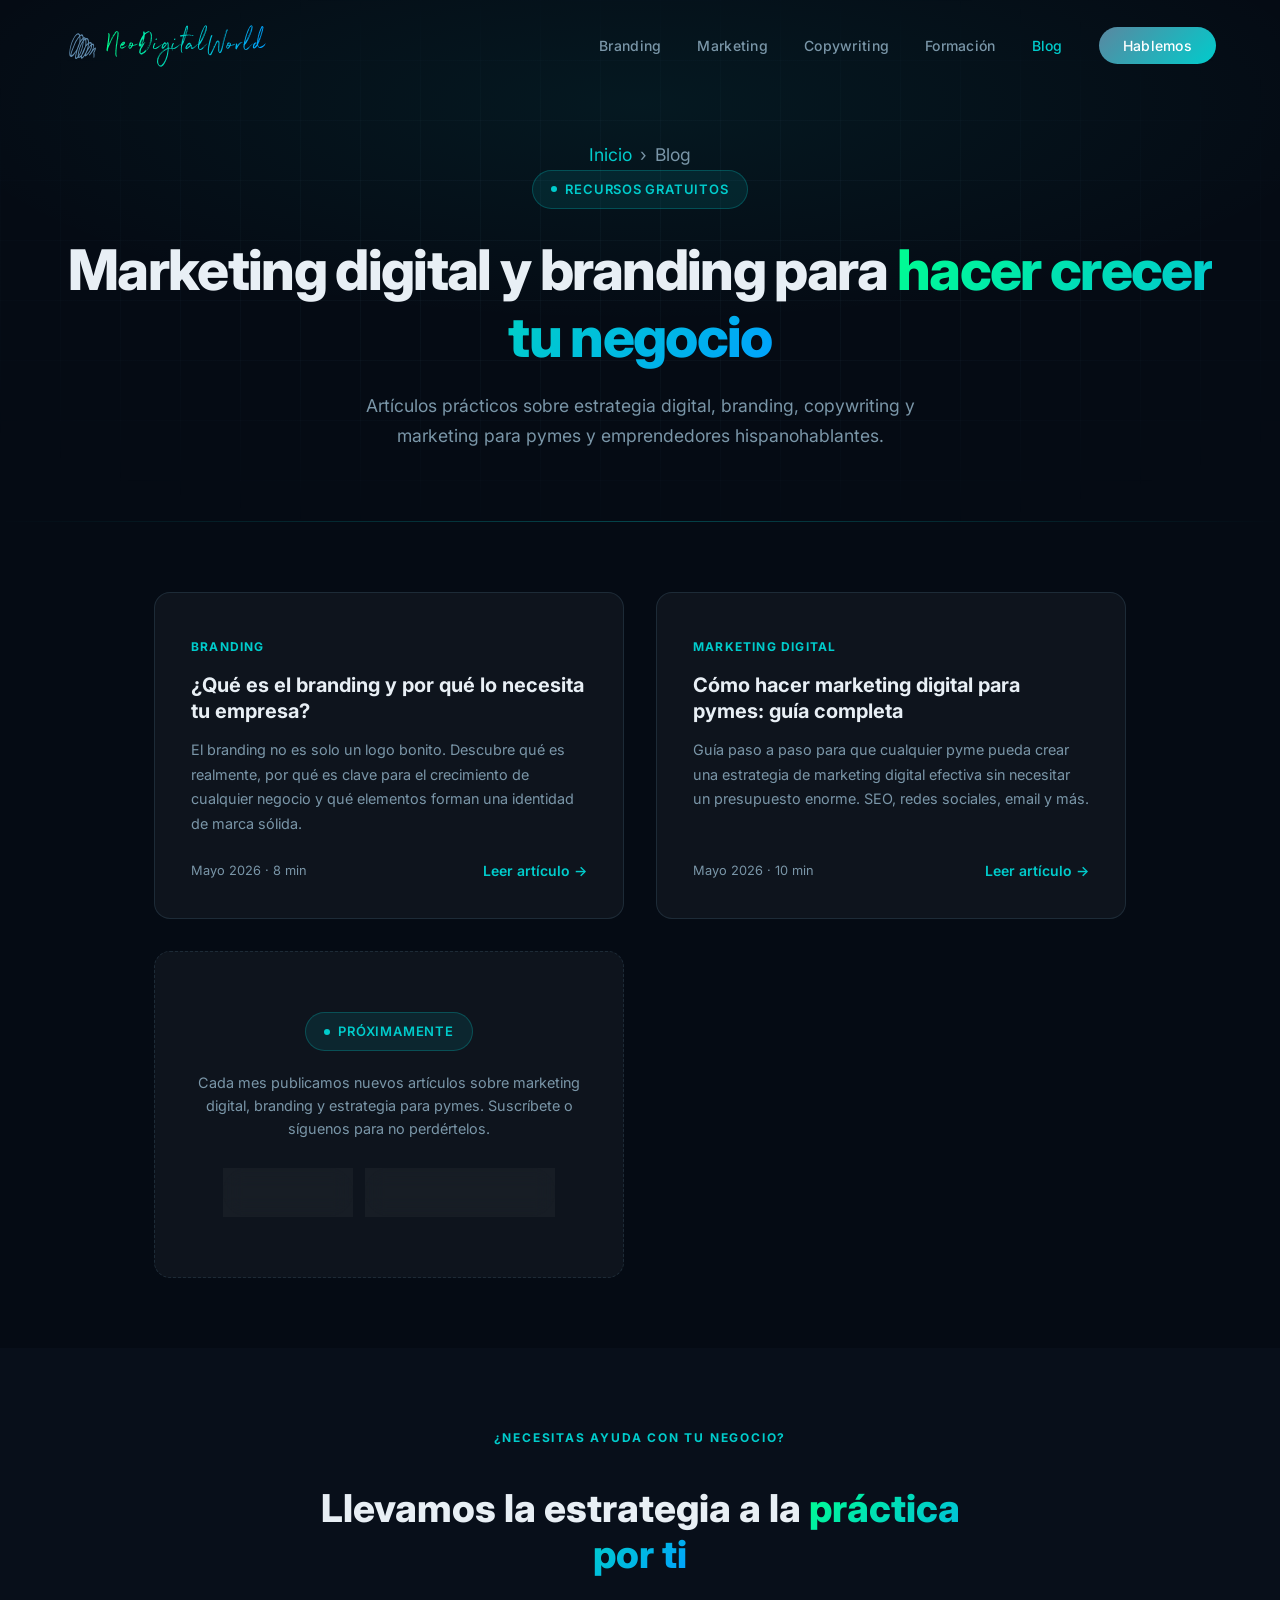
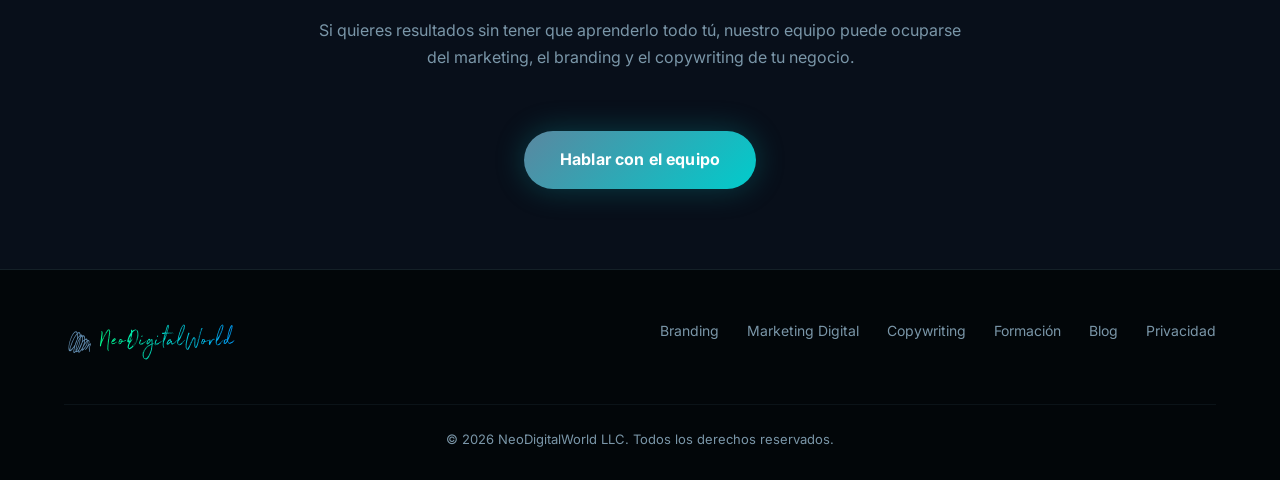
==== blog/index.html @ 483d9748 "SEO: páginas de servicio, blog y datos estructurados - Añade 4 páginas de servicio individuales (bra" ====
<!DOCTYPE html>
<html lang="es">
<head>
  <meta charset="UTF-8">
  <meta name="viewport" content="width=device-width, initial-scale=1.0">
  <title>Blog de Marketing Digital y Branding para Pymes — NeoDigitalWorld</title>
  <meta name="description" content="Artículos sobre marketing digital, branding, copywriting y estrategia para pymes y emprendedores hispanohablantes. Consejos prácticos y aplicables de NeoDigitalWorld.">
  <meta name="robots" content="index, follow">
  <link rel="canonical" href="https://neodigitalworld.com/blog/">
  <link rel="icon" type="image/svg+xml" href="../assets/logo.svg">

  <meta property="og:title" content="Blog de Marketing Digital y Branding — NeoDigitalWorld">
  <meta property="og:description" content="Recursos prácticos sobre marketing digital, branding, copywriting y estrategia para hacer crecer tu negocio.">
  <meta property="og:type" content="website">
  <meta property="og:url" content="https://neodigitalworld.com/blog/">
  <meta property="og:image" content="https://neodigitalworld.com/assets/og-image.png">

  <script type="application/ld+json">
  {
    "@context": "https://schema.org",
    "@type": "Blog",
    "name": "Blog NeoDigitalWorld",
    "description": "Artículos sobre marketing digital, branding y estrategia para pymes y emprendedores",
    "url": "https://neodigitalworld.com/blog/",
    "publisher": {
      "@type": "Organization",
      "name": "NeoDigitalWorld",
      "url": "https://neodigitalworld.com",
      "logo": "https://neodigitalworld.com/assets/logo.svg"
    },
    "inLanguage": "es"
  }
  </script>

  <link rel="preconnect" href="https://fonts.googleapis.com">
  <link rel="preconnect" href="https://fonts.gstatic.com" crossorigin>
  <link href="https://fonts.googleapis.com/css2?family=Inter:wght@400;500;600;700;800&display=swap" rel="stylesheet">
  <link rel="stylesheet" href="../css/style.css">
  <style>
    .blog-hero { padding: 140px 5% 70px; text-align: center; position: relative; overflow: hidden; }
    .blog-hero::before { content: ''; position: absolute; inset: 0; background: radial-gradient(ellipse 80% 60% at 50% 20%, rgba(0,204,204,0.07) 0%, transparent 70%); pointer-events: none; }
    .breadcrumb { font-size: 0.8rem; color: var(--text-muted); margin-bottom: 20px; }
    .breadcrumb a { color: var(--accent); }
    .breadcrumb span { margin: 0 8px; }
    .blog-hero h1 { font-size: clamp(2rem, 5vw, 3.5rem); font-weight: 800; letter-spacing: -0.03em; margin-bottom: 20px; }
    .blog-hero p { font-size: 1.1rem; color: var(--text-muted); max-width: 580px; margin: 0 auto; line-height: 1.7; }
    .blog-grid-section { max-width: 1100px; margin: 0 auto; padding: 70px 5%; }
    .blog-grid { display: grid; grid-template-columns: repeat(auto-fill, minmax(340px, 1fr)); gap: 32px; }
    .blog-card { background: var(--card-bg); border: 1px solid var(--card-border); border-radius: var(--radius); overflow: hidden; transition: transform 0.3s, border-color 0.3s, box-shadow 0.3s; display: flex; flex-direction: column; }
    .blog-card:hover { transform: translateY(-6px); border-color: rgba(0,204,204,0.4); box-shadow: 0 20px 60px rgba(0,0,0,0.4); }
    .blog-card-header { padding: 40px 36px 0; }
    .blog-category { display: inline-block; font-size: 0.75rem; font-weight: 700; text-transform: uppercase; letter-spacing: 0.1em; color: var(--accent); margin-bottom: 16px; }
    .blog-card h2 { font-size: 1.25rem; font-weight: 700; line-height: 1.3; margin-bottom: 14px; }
    .blog-card h2 a { color: var(--text); transition: color 0.3s; }
    .blog-card h2 a:hover { color: var(--accent); }
    .blog-card p { font-size: 0.9rem; color: var(--text-muted); line-height: 1.7; padding: 0 36px; flex: 1; }
    .blog-card-footer { padding: 24px 36px 36px; display: flex; justify-content: space-between; align-items: center; }
    .blog-meta { font-size: 0.8rem; color: var(--text-muted); }
    .blog-read-more { font-size: 0.875rem; font-weight: 600; color: var(--accent); transition: opacity 0.3s; }
    .blog-read-more:hover { opacity: 0.75; }
    .coming-soon-card { background: var(--card-bg); border: 1px dashed var(--card-border); border-radius: var(--radius); padding: 60px 36px; text-align: center; display: flex; flex-direction: column; align-items: center; justify-content: center; }
    .coming-soon-card p { color: var(--text-muted); font-size: 0.9rem; }
    .cta-band { background: var(--bg2); padding: 80px 5%; text-align: center; }
    .cta-band-inner { max-width: 650px; margin: 0 auto; }
    .cta-band h2 { font-size: clamp(1.6rem, 3vw, 2.4rem); font-weight: 800; margin-bottom: 16px; }
    .cta-band p { color: var(--text-muted); line-height: 1.7; margin-bottom: 36px; }
  </style>
</head>
<body>

  <nav id="nav">
    <a href="../index.html">
      <img src="../assets/logo.svg" alt="NeoDigitalWorld" class="nav-logo">
    </a>
    <ul class="nav-links">
      <li><a href="../servicios/branding-para-empresas.html">Branding</a></li>
      <li><a href="../servicios/marketing-digital-para-pymes.html">Marketing</a></li>
      <li><a href="../servicios/copywriting-profesional.html">Copywriting</a></li>
      <li><a href="../servicios/formacion-digital-privada.html">Formación</a></li>
      <li><a href="index.html" style="color:var(--accent)">Blog</a></li>
      <li><a href="../index.html#contact" class="nav-cta">Hablemos</a></li>
    </ul>
    <button class="nav-toggle" aria-label="Menú">
      <span></span><span></span><span></span>
    </button>
  </nav>

  <div class="nav-mobile">
    <button class="nav-mobile-close" aria-label="Cerrar">✕</button>
    <a href="../servicios/branding-para-empresas.html">Branding</a>
    <a href="../servicios/marketing-digital-para-pymes.html">Marketing</a>
    <a href="../servicios/copywriting-profesional.html">Copywriting</a>
    <a href="../servicios/formacion-digital-privada.html">Formación</a>
    <a href="index.html">Blog</a>
    <a href="../index.html#contact" class="btn-primary">Hablemos</a>
  </div>

  <section class="blog-hero">
    <div class="hero-grid"></div>
    <div style="position:relative;z-index:1;">
      <p class="breadcrumb"><a href="../index.html">Inicio</a><span>›</span>Blog</p>
      <div class="hero-badge">Recursos gratuitos</div>
      <h1>Marketing digital y branding para <span class="gradient-text">hacer crecer tu negocio</span></h1>
      <p>Artículos prácticos sobre estrategia digital, branding, copywriting y marketing para pymes y emprendedores hispanohablantes.</p>
    </div>
  </section>

  <div class="glow-line"></div>

  <div class="blog-grid-section">
    <div class="blog-grid">

      <article class="blog-card">
        <div class="blog-card-header">
          <span class="blog-category">Branding</span>
          <h2><a href="que-es-el-branding-y-por-que-lo-necesita-tu-empresa.html">¿Qué es el branding y por qué lo necesita tu empresa?</a></h2>
        </div>
        <p>El branding no es solo un logo bonito. Descubre qué es realmente, por qué es clave para el crecimiento de cualquier negocio y qué elementos forman una identidad de marca sólida.</p>
        <div class="blog-card-footer">
          <span class="blog-meta">Mayo 2026 · 8 min</span>
          <a href="que-es-el-branding-y-por-que-lo-necesita-tu-empresa.html" class="blog-read-more">Leer artículo →</a>
        </div>
      </article>

      <article class="blog-card">
        <div class="blog-card-header">
          <span class="blog-category">Marketing Digital</span>
          <h2><a href="como-hacer-marketing-digital-para-pymes-guia-completa.html">Cómo hacer marketing digital para pymes: guía completa</a></h2>
        </div>
        <p>Guía paso a paso para que cualquier pyme pueda crear una estrategia de marketing digital efectiva sin necesitar un presupuesto enorme. SEO, redes sociales, email y más.</p>
        <div class="blog-card-footer">
          <span class="blog-meta">Mayo 2026 · 10 min</span>
          <a href="como-hacer-marketing-digital-para-pymes-guia-completa.html" class="blog-read-more">Leer artículo →</a>
        </div>
      </article>

      <div class="coming-soon-card">
        <div class="hero-badge" style="margin-bottom:20px;">Próximamente</div>
        <p>Cada mes publicamos nuevos artículos sobre marketing digital, branding y estrategia para pymes. Suscríbete o síguenos para no perdértelos.</p>
        <div style="margin-top:28px;display:flex;gap:12px;justify-content:center;flex-wrap:wrap;">
          <a href="https://x.com/NeoDigitalWorld" target="_blank" rel="noopener" class="btn-secondary" style="padding:12px 24px;font-size:0.875rem;">Seguir en X</a>
          <a href="https://www.instagram.com/neodigitalworldllc/" target="_blank" rel="noopener" class="btn-secondary" style="padding:12px 24px;font-size:0.875rem;">Seguir en Instagram</a>
        </div>
      </div>

    </div>
  </div>

  <div class="cta-band">
    <div class="cta-band-inner">
      <span class="section-label">¿Necesitas ayuda con tu negocio?</span>
      <h2>Llevamos la estrategia a la <span class="gradient-text">práctica por ti</span></h2>
      <p>Si quieres resultados sin tener que aprenderlo todo tú, nuestro equipo puede ocuparse del marketing, el branding y el copywriting de tu negocio.</p>
      <a href="../index.html#contact" class="btn-primary">Hablar con el equipo</a>
    </div>
  </div>

  <footer>
    <div class="footer-top">
      <a href="../index.html"><img src="../assets/logo.svg" alt="NeoDigitalWorld" class="footer-logo"></a>
      <nav class="footer-links">
        <a href="../servicios/branding-para-empresas.html">Branding</a>
        <a href="../servicios/marketing-digital-para-pymes.html">Marketing Digital</a>
        <a href="../servicios/copywriting-profesional.html">Copywriting</a>
        <a href="../servicios/formacion-digital-privada.html">Formación</a>
        <a href="index.html">Blog</a>
        <a href="../privacy-policy.html">Privacidad</a>
      </nav>
    </div>
    <div class="footer-bottom">
      <p>© 2026 NeoDigitalWorld LLC. Todos los derechos reservados.</p>
    </div>
  </footer>

  <script>
    const nav = document.getElementById('nav');
    window.addEventListener('scroll', () => nav.classList.toggle('scrolled', window.scrollY > 50));
    document.querySelector('.nav-toggle').addEventListener('click', () => document.querySelector('.nav-mobile').classList.add('open'));
    document.querySelector('.nav-mobile-close').addEventListener('click', () => document.querySelector('.nav-mobile').classList.remove('open'));
  </script>
</body>
</html>
---- css/style.css ----
/* ── Variables ── */
:root {
  --bg: #050B14;
  --bg2: #080F1A;
  --primary: #5A87A0;
  --accent: #00CCCC;
  --grad-start: #00ff8f;
  --grad-end: #00a1ff;
  --text: #E8EFF5;
  --text-muted: #7A96A8;
  --card-bg: rgba(255,255,255,0.04);
  --card-border: rgba(90,135,160,0.2);
  --radius: 16px;
  --transition: 0.4s cubic-bezier(0.25, 0.46, 0.45, 0.94);
}

/* ── Reset ── */
*, *::before, *::after { box-sizing: border-box; margin: 0; padding: 0; }

html { scroll-behavior: smooth; font-size: 16px; }

body {
  background: var(--bg);
  color: var(--text);
  font-family: 'Inter', system-ui, -apple-system, sans-serif;
  line-height: 1.6;
  overflow-x: hidden;
}

img, svg { max-width: 100%; display: block; }
a { text-decoration: none; color: inherit; }
ul { list-style: none; }

/* ── Typography ── */
.gradient-text {
  background: linear-gradient(135deg, var(--grad-start), var(--grad-end));
  -webkit-background-clip: text;
  -webkit-text-fill-color: transparent;
  background-clip: text;
}

.accent-text { color: var(--accent); }

h1, h2, h3, h4 { line-height: 1.2; font-weight: 700; }

/* ── Scrollbar ── */
::-webkit-scrollbar { width: 6px; }
::-webkit-scrollbar-track { background: var(--bg); }
::-webkit-scrollbar-thumb { background: var(--primary); border-radius: 3px; }

/* ── Nav ── */
#nav {
  position: fixed;
  top: 0; left: 0; right: 0;
  z-index: 1000;
  padding: 20px 5%;
  display: flex;
  align-items: center;
  justify-content: space-between;
  transition: background var(--transition), padding var(--transition), backdrop-filter var(--transition);
}

#nav.scrolled {
  background: rgba(5, 11, 20, 0.9);
  backdrop-filter: blur(20px);
  -webkit-backdrop-filter: blur(20px);
  padding: 14px 5%;
  border-bottom: 1px solid rgba(90,135,160,0.15);
}

.nav-logo { height: 52px; width: auto; }

.nav-links {
  display: flex;
  align-items: center;
  gap: 36px;
}

.nav-links a {
  font-size: 0.875rem;
  font-weight: 500;
  color: var(--text-muted);
  letter-spacing: 0.02em;
  transition: color var(--transition);
}

.nav-links a:hover { color: var(--accent); }

.nav-cta {
  background: linear-gradient(135deg, var(--primary), var(--accent));
  color: #fff !important;
  padding: 10px 24px;
  border-radius: 100px;
  font-size: 0.875rem;
  font-weight: 600;
  transition: opacity var(--transition), transform var(--transition) !important;
}

.nav-cta:hover { opacity: 0.9; transform: translateY(-1px) !important; }

.nav-toggle {
  display: none;
  flex-direction: column;
  gap: 5px;
  cursor: pointer;
  padding: 4px;
}
.nav-toggle span {
  display: block;
  width: 24px;
  height: 2px;
  background: var(--text);
  border-radius: 2px;
  transition: var(--transition);
}

/* ── Hero ── */
#hero {
  position: relative;
  min-height: 100vh;
  display: flex;
  align-items: center;
  justify-content: center;
  text-align: center;
  padding: 120px 5% 80px;
  overflow: hidden;
}

.hero-bg {
  position: absolute;
  inset: 0;
  background: radial-gradient(ellipse 80% 60% at 50% 20%, rgba(0,204,204,0.07) 0%, transparent 70%),
              radial-gradient(ellipse 60% 50% at 80% 80%, rgba(90,135,160,0.05) 0%, transparent 60%);
  pointer-events: none;
}

.hero-grid {
  position: absolute;
  inset: 0;
  background-image: linear-gradient(rgba(90,135,160,0.06) 1px, transparent 1px),
                    linear-gradient(90deg, rgba(90,135,160,0.06) 1px, transparent 1px);
  background-size: 60px 60px;
  mask-image: radial-gradient(ellipse 80% 70% at 50% 50%, black 30%, transparent 80%);
  -webkit-mask-image: radial-gradient(ellipse 80% 70% at 50% 50%, black 30%, transparent 80%);
}

.hero-content { position: relative; z-index: 1; max-width: 900px; }

.hero-badge {
  display: inline-flex;
  align-items: center;
  gap: 8px;
  background: rgba(0,204,204,0.1);
  border: 1px solid rgba(0,204,204,0.25);
  border-radius: 100px;
  padding: 8px 18px;
  font-size: 0.8125rem;
  font-weight: 600;
  color: var(--accent);
  letter-spacing: 0.06em;
  text-transform: uppercase;
  margin-bottom: 28px;
}

.hero-badge::before {
  content: '';
  width: 6px; height: 6px;
  background: var(--accent);
  border-radius: 50%;
  animation: pulse 2s infinite;
}

@keyframes pulse {
  0%, 100% { opacity: 1; transform: scale(1); }
  50% { opacity: 0.5; transform: scale(1.3); }
}

.hero-title {
  font-size: clamp(2.8rem, 7vw, 5.5rem);
  font-weight: 800;
  line-height: 1.08;
  letter-spacing: -0.03em;
  margin-bottom: 24px;
}

.hero-subtitle {
  font-size: clamp(1rem, 2vw, 1.25rem);
  color: var(--text-muted);
  max-width: 600px;
  margin: 0 auto 44px;
  line-height: 1.7;
}

.hero-actions {
  display: flex;
  align-items: center;
  justify-content: center;
  gap: 16px;
  flex-wrap: wrap;
}

.btn-primary {
  background: linear-gradient(135deg, var(--primary), var(--accent));
  color: #fff;
  padding: 16px 36px;
  border-radius: 100px;
  font-weight: 700;
  font-size: 1rem;
  letter-spacing: 0.01em;
  transition: transform var(--transition), box-shadow var(--transition);
  box-shadow: 0 0 30px rgba(0,204,204,0.25);
}

.btn-primary:hover {
  transform: translateY(-2px);
  box-shadow: 0 8px 40px rgba(0,204,204,0.4);
}

.btn-secondary {
  color: var(--text);
  padding: 16px 36px;
  border-radius: 100px;
  font-weight: 600;
  font-size: 1rem;
  border: 1px solid var(--card-border);
  background: var(--card-bg);
  backdrop-filter: blur(10px);
  transition: border-color var(--transition), background var(--transition);
}

.btn-secondary:hover {
  border-color: var(--accent);
  background: rgba(0,204,204,0.08);
}

.hero-scroll {
  position: absolute;
  bottom: 36px;
  left: 50%;
  transform: translateX(-50%);
  display: flex;
  flex-direction: column;
  align-items: center;
  gap: 8px;
  color: var(--text-muted);
  font-size: 0.75rem;
  letter-spacing: 0.1em;
  text-transform: uppercase;
}

.scroll-line {
  width: 1px;
  height: 40px;
  background: linear-gradient(to bottom, var(--accent), transparent);
  animation: scrollDown 2s infinite;
}

@keyframes scrollDown {
  0% { transform: scaleY(0); transform-origin: top; opacity: 0; }
  50% { transform: scaleY(1); transform-origin: top; opacity: 1; }
  100% { transform: scaleY(0); transform-origin: bottom; opacity: 0; }
}

/* ── Stats ── */
#stats {
  padding: 60px 5%;
  border-top: 1px solid var(--card-border);
  border-bottom: 1px solid var(--card-border);
}

.stats-grid {
  display: flex;
  justify-content: center;
  gap: 60px;
  flex-wrap: wrap;
  max-width: 900px;
  margin: 0 auto;
}

.stat-item { text-align: center; }

.stat-number {
  font-size: clamp(2.2rem, 5vw, 3.5rem);
  font-weight: 800;
  letter-spacing: -0.03em;
  line-height: 1;
  margin-bottom: 6px;
}

.stat-label {
  font-size: 0.875rem;
  color: var(--text-muted);
  letter-spacing: 0.05em;
}

/* ── Sections ── */
section { padding: 100px 5%; }

.section-header {
  text-align: center;
  margin-bottom: 70px;
}

.section-label {
  display: inline-block;
  font-size: 0.75rem;
  font-weight: 700;
  letter-spacing: 0.15em;
  text-transform: uppercase;
  color: var(--accent);
  margin-bottom: 14px;
}

.section-title {
  font-size: clamp(2rem, 5vw, 3.5rem);
  font-weight: 800;
  letter-spacing: -0.02em;
  margin-bottom: 16px;
}

.section-subtitle {
  font-size: 1.1rem;
  color: var(--text-muted);
  max-width: 600px;
  margin: 0 auto;
  line-height: 1.7;
}

/* ── Services ── */
#services { background: var(--bg2); }

.services-grid {
  display: grid;
  grid-template-columns: repeat(auto-fit, minmax(240px, 1fr));
  gap: 28px;
  max-width: 1200px;
  margin: 0 auto;
}

.service-card {
  background: var(--card-bg);
  border: 1px solid var(--card-border);
  border-radius: var(--radius);
  padding: 44px 36px;
  position: relative;
  overflow: hidden;
  transition: transform var(--transition), border-color var(--transition), box-shadow var(--transition);
  cursor: default;
  display: flex;
  flex-direction: column;
}

.service-card::before {
  content: '';
  position: absolute;
  inset: 0;
  background: linear-gradient(135deg, rgba(0,204,204,0.06), transparent 60%);
  opacity: 0;
  transition: opacity var(--transition);
}

.service-card:hover {
  transform: translateY(-6px);
  border-color: rgba(0,204,204,0.4);
  box-shadow: 0 20px 60px rgba(0,0,0,0.4), 0 0 40px rgba(0,204,204,0.08);
}

.service-card:hover::before { opacity: 1; }

.service-icon {
  width: 56px;
  height: 56px;
  background: linear-gradient(135deg, rgba(90,135,160,0.2), rgba(0,204,204,0.15));
  border-radius: 14px;
  display: flex;
  align-items: center;
  justify-content: center;
  margin-bottom: 24px;
  font-size: 1.5rem;
}

.service-card h3 {
  font-size: 1.4rem;
  font-weight: 700;
  margin-bottom: 12px;
  letter-spacing: -0.01em;
}

.service-card p {
  color: var(--text-muted);
  font-size: 0.95rem;
  line-height: 1.7;
  margin-bottom: 28px;
  flex: 1;
}

.service-tag {
  display: inline-block;
  background: rgba(0,204,204,0.1);
  border: 1px solid rgba(0,204,204,0.2);
  color: var(--accent);
  padding: 6px 14px;
  border-radius: 100px;
  font-size: 0.8rem;
  font-weight: 600;
}

/* ── Detail Sections ── */
.detail-section { max-width: 1200px; margin: 0 auto; }

.detail-section.alt { background: var(--bg2); }

.detail-grid {
  display: grid;
  grid-template-columns: 1fr 1fr;
  gap: 80px;
  align-items: center;
}

.detail-grid.reverse { direction: rtl; }
.detail-grid.reverse > * { direction: ltr; }

.detail-label {
  display: inline-block;
  font-size: 0.75rem;
  font-weight: 700;
  letter-spacing: 0.12em;
  text-transform: uppercase;
  color: var(--accent);
  margin-bottom: 12px;
}

.detail-title {
  font-size: clamp(1.8rem, 4vw, 2.8rem);
  font-weight: 800;
  letter-spacing: -0.02em;
  margin-bottom: 20px;
  line-height: 1.15;
}

.detail-text {
  color: var(--text-muted);
  line-height: 1.8;
  font-size: 1rem;
  margin-bottom: 32px;
}

.detail-features {
  display: flex;
  flex-direction: column;
  gap: 12px;
  margin-bottom: 36px;
}

.feature-item {
  display: flex;
  align-items: center;
  gap: 12px;
  font-size: 0.95rem;
  color: var(--text);
}

.feature-item::before {
  content: '';
  width: 20px;
  height: 20px;
  min-width: 20px;
  background: url("data:image/svg+xml,%3Csvg xmlns='http://www.w3.org/2000/svg' viewBox='0 0 20 20'%3E%3Ccircle cx='10' cy='10' r='10' fill='rgba(0,204,204,0.15)'/%3E%3Cpath d='M6 10l3 3 5-6' stroke='%2300CCCC' stroke-width='2' fill='none' stroke-linecap='round' stroke-linejoin='round'/%3E%3C/svg%3E") no-repeat center;
  background-size: contain;
}

.detail-visual {
  position: relative;
}

.visual-card {
  background: var(--card-bg);
  border: 1px solid var(--card-border);
  border-radius: 24px;
  padding: 48px;
  aspect-ratio: 4/3;
  display: flex;
  flex-direction: column;
  align-items: center;
  justify-content: center;
  gap: 20px;
  position: relative;
  overflow: hidden;
}

.visual-card::after {
  content: '';
  position: absolute;
  inset: -1px;
  border-radius: 24px;
  background: linear-gradient(135deg, rgba(0,204,204,0.15), rgba(90,135,160,0.1), transparent);
  pointer-events: none;
}

.visual-icon {
  font-size: 4rem;
  line-height: 1;
}

.visual-title {
  font-size: 1.3rem;
  font-weight: 700;
  text-align: center;
}

.visual-sub {
  font-size: 0.9rem;
  color: var(--text-muted);
  text-align: center;
}

/* ── Pricing highlight ── */
.price-highlight {
  display: flex;
  align-items: baseline;
  gap: 6px;
  margin-bottom: 32px;
}

.price-from { font-size: 0.875rem; color: var(--text-muted); }

.price-amount {
  font-size: 2.5rem;
  font-weight: 800;
  letter-spacing: -0.03em;
}

.price-note { font-size: 0.875rem; color: var(--text-muted); }

/* ── About ── */
#about { background: var(--bg2); }

.about-inner {
  max-width: 900px;
  margin: 0 auto;
  text-align: center;
}

.about-quote {
  font-size: clamp(1.3rem, 3vw, 2rem);
  font-weight: 600;
  line-height: 1.5;
  margin-bottom: 32px;
  color: var(--text);
}

.about-quote em {
  font-style: normal;
  background: linear-gradient(135deg, var(--grad-start), var(--grad-end));
  -webkit-background-clip: text;
  -webkit-text-fill-color: transparent;
  background-clip: text;
}

.about-text {
  color: var(--text-muted);
  font-size: 1rem;
  line-height: 1.8;
  margin-bottom: 50px;
}

.values-grid {
  display: grid;
  grid-template-columns: repeat(auto-fit, minmax(200px, 1fr));
  gap: 24px;
  text-align: left;
}

.value-card {
  background: var(--card-bg);
  border: 1px solid var(--card-border);
  border-radius: var(--radius);
  padding: 28px 24px;
}

.value-icon { font-size: 1.5rem; margin-bottom: 12px; }

.value-card h4 {
  font-size: 1rem;
  font-weight: 700;
  margin-bottom: 6px;
}

.value-card p {
  font-size: 0.875rem;
  color: var(--text-muted);
  line-height: 1.6;
}

/* ── Contact ── */
#contact { overflow: hidden; }

.contact-grid {
  display: grid;
  grid-template-columns: 1fr 1.2fr;
  gap: 80px;
  max-width: 1100px;
  margin: 0 auto;
  align-items: start;
}

.contact-info h2 {
  font-size: clamp(2rem, 4vw, 3rem);
  font-weight: 800;
  letter-spacing: -0.02em;
  margin-bottom: 20px;
}

.contact-info p {
  color: var(--text-muted);
  line-height: 1.8;
  margin-bottom: 36px;
}

.contact-detail {
  display: flex;
  align-items: flex-start;
  gap: 14px;
  margin-bottom: 20px;
}

.contact-icon {
  width: 40px; height: 40px;
  min-width: 40px;
  background: rgba(0,204,204,0.1);
  border: 1px solid rgba(0,204,204,0.2);
  border-radius: 10px;
  display: flex; align-items: center; justify-content: center;
  font-size: 1rem;
}

.contact-detail-text { font-size: 0.9rem; }
.contact-detail-text strong { display: block; font-weight: 600; margin-bottom: 2px; }
.contact-detail-text span { color: var(--text-muted); }

.contact-social {
  display: flex;
  gap: 12px;
  margin-top: 32px;
}

.social-btn {
  display: flex;
  align-items: center;
  gap: 8px;
  background: var(--card-bg);
  border: 1px solid var(--card-border);
  border-radius: 10px;
  padding: 10px 18px;
  font-size: 0.85rem;
  font-weight: 500;
  color: var(--text-muted);
  transition: border-color var(--transition), color var(--transition), background var(--transition);
}

.social-btn:hover {
  border-color: var(--accent);
  color: var(--accent);
  background: rgba(0,204,204,0.06);
}

/* ── Form ── */
.contact-form-wrap {
  background: var(--card-bg);
  border: 1px solid var(--card-border);
  border-radius: 24px;
  padding: 44px;
}

.form-group { margin-bottom: 20px; }

.form-group label {
  display: block;
  font-size: 0.8125rem;
  font-weight: 600;
  color: var(--text-muted);
  margin-bottom: 8px;
  letter-spacing: 0.03em;
}

.form-group input,
.form-group select,
.form-group textarea {
  width: 100%;
  background: rgba(255,255,255,0.04);
  border: 1px solid var(--card-border);
  border-radius: 10px;
  padding: 14px 18px;
  color: var(--text);
  font-size: 0.95rem;
  font-family: inherit;
  transition: border-color var(--transition), box-shadow var(--transition);
  -webkit-appearance: none;
}

.form-group input:focus,
.form-group select:focus,
.form-group textarea:focus {
  outline: none;
  border-color: var(--accent);
  box-shadow: 0 0 0 3px rgba(0,204,204,0.1);
}

.form-group select option { background: var(--bg); }
.form-group textarea { resize: vertical; min-height: 120px; }

.form-row { display: grid; grid-template-columns: 1fr 1fr; gap: 16px; }

.btn-submit {
  width: 100%;
  background: linear-gradient(135deg, var(--primary), var(--accent));
  color: #fff;
  border: none;
  padding: 16px;
  border-radius: 100px;
  font-weight: 700;
  font-size: 1rem;
  cursor: pointer;
  transition: opacity var(--transition), transform var(--transition), box-shadow var(--transition);
  box-shadow: 0 4px 20px rgba(0,204,204,0.2);
}

.btn-submit:hover {
  opacity: 0.9;
  transform: translateY(-1px);
  box-shadow: 0 8px 30px rgba(0,204,204,0.35);
}

/* ── Footer ── */
footer {
  background: #020609;
  border-top: 1px solid var(--card-border);
  padding: 50px 5% 30px;
}

.footer-top {
  display: flex;
  justify-content: space-between;
  align-items: flex-start;
  flex-wrap: wrap;
  gap: 32px;
  margin-bottom: 40px;
}

.footer-logo { height: 44px; }

.footer-links {
  display: flex;
  gap: 28px;
  flex-wrap: wrap;
}

.footer-links a {
  font-size: 0.875rem;
  color: var(--text-muted);
  transition: color var(--transition);
}

.footer-links a:hover { color: var(--accent); }

.footer-bottom {
  border-top: 1px solid rgba(90,135,160,0.1);
  padding-top: 24px;
  display: flex;
  justify-content: center;
  align-items: center;
  flex-wrap: wrap;
  gap: 12px;
}

.footer-bottom p { font-size: 0.8125rem; color: var(--text-muted); }

.footer-address {
  font-size: 0.8rem;
  color: var(--text-muted);
  opacity: 0.7;
  max-width: 400px;
  line-height: 1.5;
}

/* ── Cookie Banner ── */
#cookie-banner {
  position: fixed;
  bottom: 24px;
  left: 24px;
  right: 24px;
  max-width: 560px;
  background: rgba(8, 15, 26, 0.95);
  border: 1px solid var(--card-border);
  backdrop-filter: blur(20px);
  -webkit-backdrop-filter: blur(20px);
  border-radius: var(--radius);
  padding: 24px 28px;
  z-index: 9999;
  box-shadow: 0 20px 60px rgba(0,0,0,0.5);
  transform: translateY(120%);
  transition: transform 0.5s cubic-bezier(0.34, 1.56, 0.64, 1);
}

#cookie-banner.show { transform: translateY(0); }

#cookie-banner p {
  font-size: 0.875rem;
  color: var(--text-muted);
  line-height: 1.6;
  margin-bottom: 16px;
}

#cookie-banner p a { color: var(--accent); text-decoration: underline; }

.cookie-actions { display: flex; gap: 10px; flex-wrap: wrap; }

.btn-cookie-accept {
  background: linear-gradient(135deg, var(--primary), var(--accent));
  color: #fff;
  border: none;
  padding: 10px 22px;
  border-radius: 100px;
  font-size: 0.875rem;
  font-weight: 600;
  cursor: pointer;
  transition: opacity var(--transition);
}
.btn-cookie-accept:hover { opacity: 0.85; }

.btn-cookie-reject {
  background: transparent;
  color: var(--text-muted);
  border: 1px solid var(--card-border);
  padding: 10px 22px;
  border-radius: 100px;
  font-size: 0.875rem;
  font-weight: 500;
  cursor: pointer;
  transition: border-color var(--transition), color var(--transition);
}
.btn-cookie-reject:hover { border-color: var(--text-muted); color: var(--text); }

/* ── Reveal animations ── */
.reveal { opacity: 0; transform: translateY(40px); }
.reveal-left { opacity: 0; transform: translateX(-40px); }
.reveal-right { opacity: 0; transform: translateX(40px); }
.reveal-scale { opacity: 0; transform: scale(0.92); }

/* ── Responsive ── */
@media (max-width: 900px) {
  .detail-grid { grid-template-columns: 1fr; gap: 50px; }
  .detail-grid.reverse { direction: ltr; }
  .contact-grid { grid-template-columns: 1fr; gap: 50px; }
  .nav-links { display: none; }
  .nav-toggle { display: flex; }
  .form-row { grid-template-columns: 1fr; }
}

@media (max-width: 600px) {
  section { padding: 70px 5%; }
  .stats-grid { gap: 36px; }
  .contact-form-wrap { padding: 28px 20px; }
  #cookie-banner { left: 12px; right: 12px; bottom: 12px; }
}

/* ── Mobile nav ── */
.nav-mobile {
  display: none;
  position: fixed;
  inset: 0;
  background: rgba(5,11,20,0.98);
  backdrop-filter: blur(20px);
  z-index: 999;
  flex-direction: column;
  align-items: center;
  justify-content: center;
  gap: 36px;
}

.nav-mobile.open { display: flex; }

.nav-mobile a {
  font-size: 1.5rem;
  font-weight: 700;
  color: var(--text-muted);
  transition: color var(--transition);
}

.nav-mobile a:hover { color: var(--accent); }

.nav-mobile-close {
  position: absolute;
  top: 24px; right: 24px;
  background: none;
  border: none;
  color: var(--text);
  font-size: 1.5rem;
  cursor: pointer;
}

/* ── CTA Band ── */
#cta-band {
  padding: 120px 5%;
  text-align: center;
  position: relative;
  overflow: hidden;
  background: var(--bg2);
}

#cta-band::before {
  content: '';
  position: absolute;
  inset: 0;
  background: radial-gradient(ellipse 70% 80% at 50% 50%, rgba(0,204,204,0.06) 0%, transparent 70%);
  pointer-events: none;
}

.cta-band-inner {
  max-width: 720px;
  margin: 0 auto;
  position: relative;
  z-index: 1;
  display: flex;
  flex-direction: column;
  align-items: center;
  gap: 24px;
}

.cta-band-title {
  font-size: clamp(2rem, 5vw, 3.2rem);
  font-weight: 800;
  letter-spacing: -0.03em;
  line-height: 1.15;
}

.cta-band-sub {
  font-size: 1.1rem;
  color: var(--text-muted);
  line-height: 1.7;
}

/* ── Glowing line separator ── */
.glow-line {
  height: 1px;
  background: linear-gradient(90deg, transparent, var(--accent), transparent);
  opacity: 0.3;
  margin: 0;
}
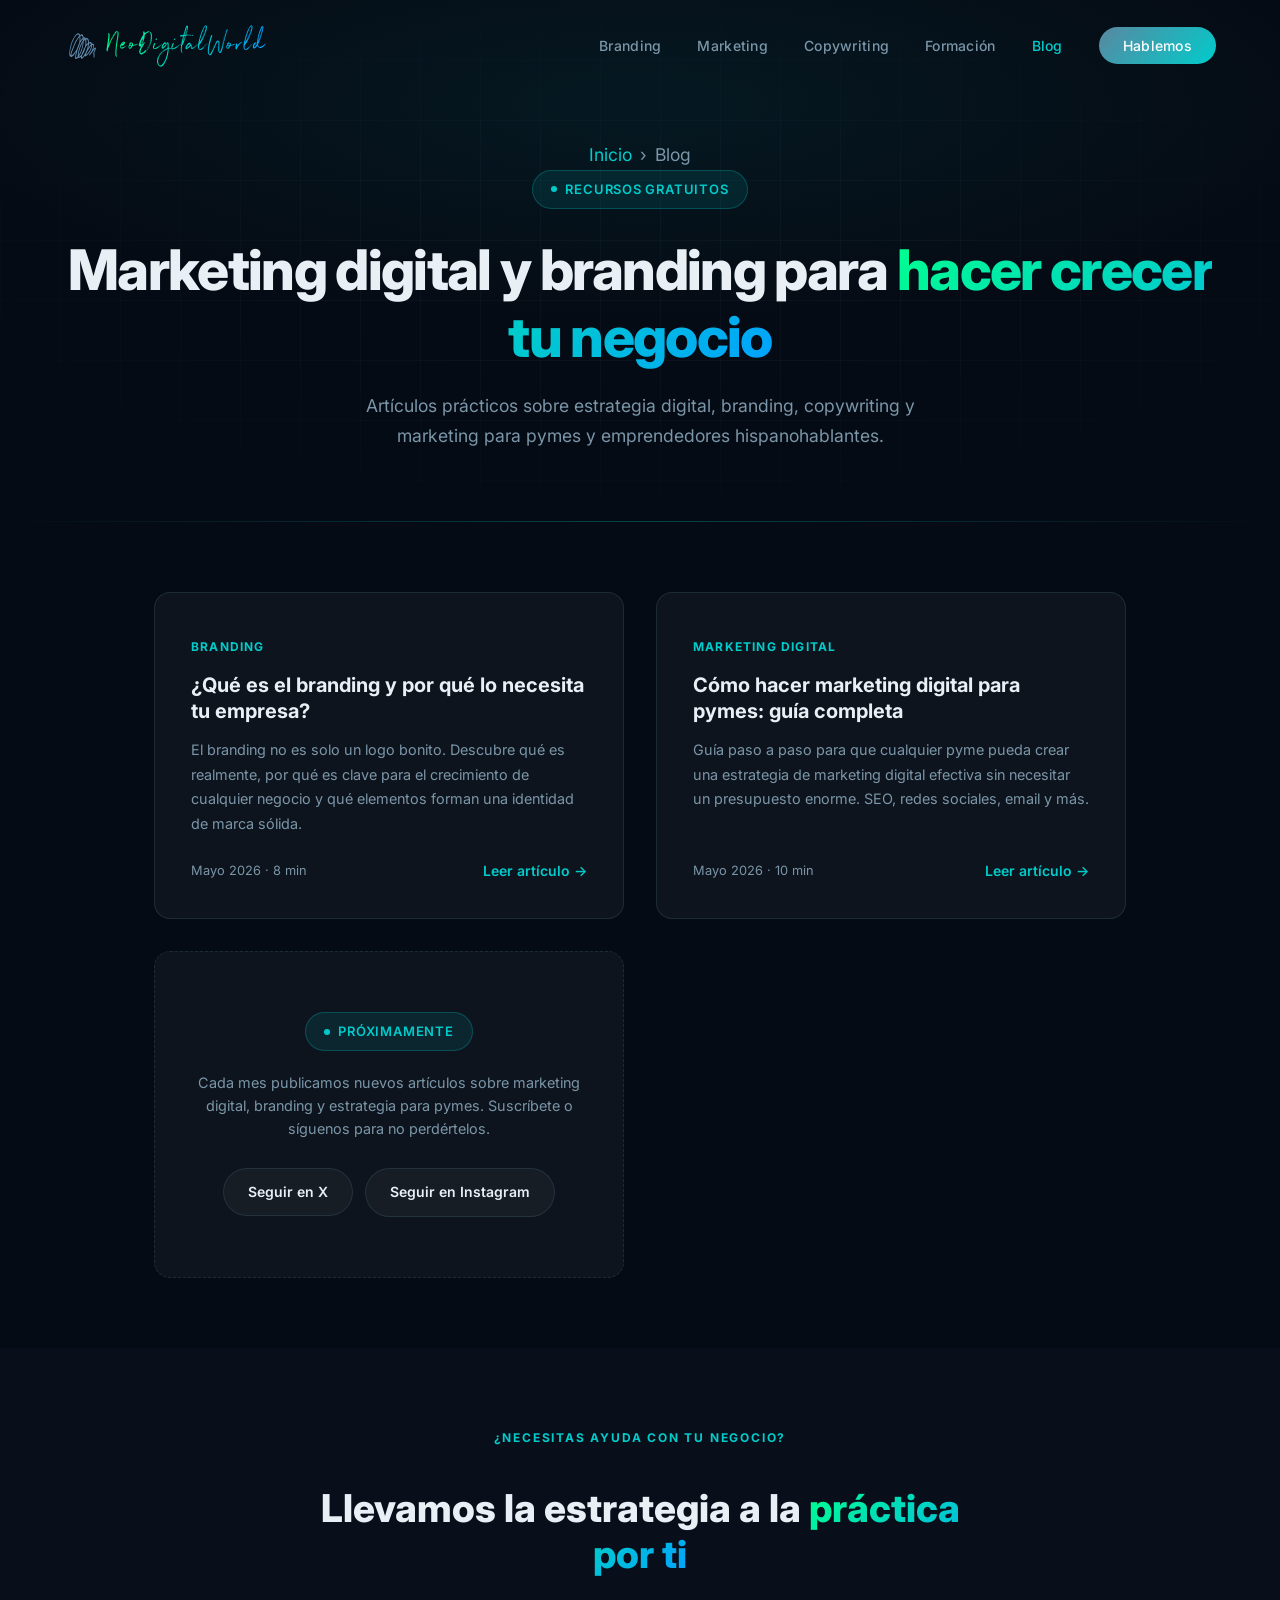
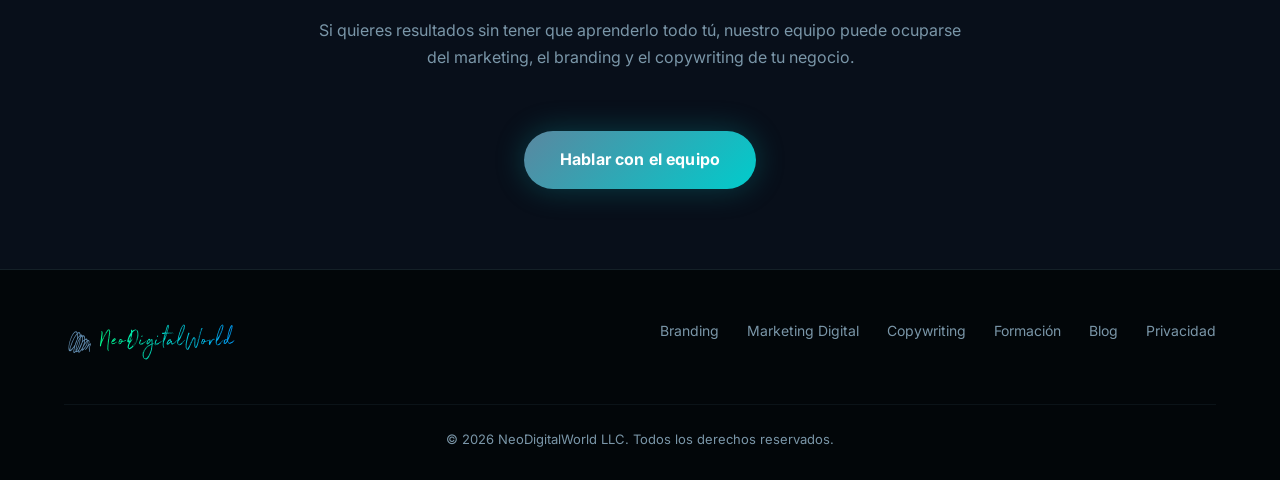
==== commit 095d4b29: "SEO: URLs limpias sin .html via cleanUrls de Vercel - Añade vercel.json con cleanUrls:true y trailin" ====
--- a/blog/index.html
+++ b/blog/index.html
@@ -6,13 +6,13 @@
   <title>Blog de Marketing Digital y Branding para Pymes — NeoDigitalWorld</title>
   <meta name="description" content="Artículos sobre marketing digital, branding, copywriting y estrategia para pymes y emprendedores hispanohablantes. Consejos prácticos y aplicables de NeoDigitalWorld.">
   <meta name="robots" content="index, follow">
-  <link rel="canonical" href="https://neodigitalworld.com/blog/">
+  <link rel="canonical" href="https://neodigitalworld.com/blog">
   <link rel="icon" type="image/svg+xml" href="../assets/logo.svg">
 
   <meta property="og:title" content="Blog de Marketing Digital y Branding — NeoDigitalWorld">
   <meta property="og:description" content="Recursos prácticos sobre marketing digital, branding, copywriting y estrategia para hacer crecer tu negocio.">
   <meta property="og:type" content="website">
-  <meta property="og:url" content="https://neodigitalworld.com/blog/">
+  <meta property="og:url" content="https://neodigitalworld.com/blog">
   <meta property="og:image" content="https://neodigitalworld.com/assets/og-image.png">
 
   <script type="application/ld+json">
